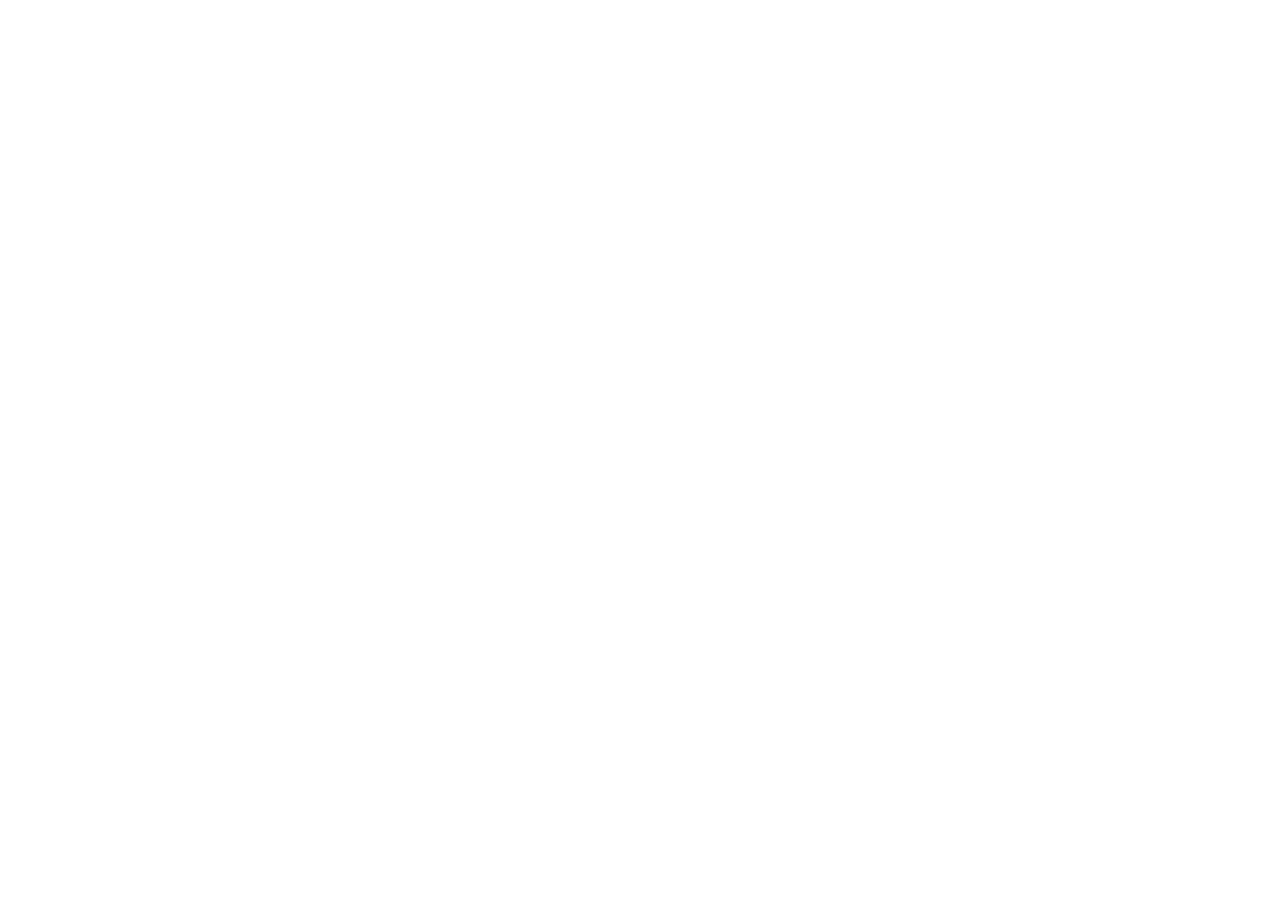
==== index.html @ 625e61d4 "Start: project And: folder strucer" ====
<!DOCTYPE html>
<html lang="en">
<head>
  <meta charset="UTF-8">
  <meta name="viewport" content="width=device-width, initial-scale=1.0">
  <title>login4</title>
  <link rel="preconnect" href="https://fonts.googleapis.com" />
    <link rel="preconnect" href="https://fonts.gstatic.com" crossorigin />
    <link
      href="https://fonts.googleapis.com/css2?family=Poppins:ital,wght@0,100;0,200;0,300;0,400;0,500;0,600;0,700;0,800;0,900;1,100;1,200;1,300;1,400;1,500;1,600;1,700;1,800;1,900&display=swap"
      rel="stylesheet">
</head>
<body>
  
</body>
</html>
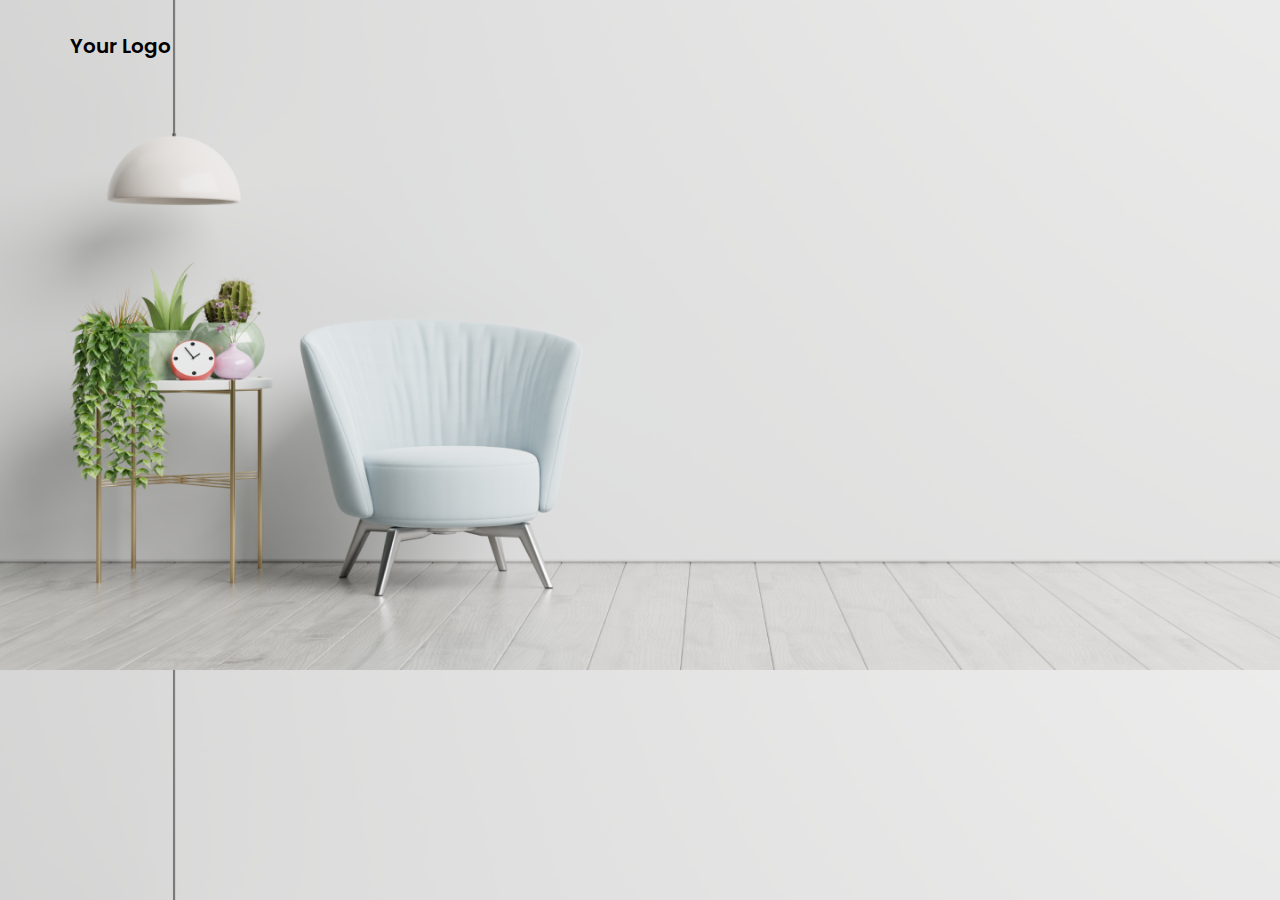
==== commit b0e26166: "Add: header section" ====
--- a/index.html
+++ b/index.html
@@ -4,6 +4,7 @@
   <meta charset="UTF-8">
   <meta name="viewport" content="width=device-width, initial-scale=1.0">
   <title>login4</title>
+  <link rel="stylesheet" href="assets/styles/main.css">
   <link rel="preconnect" href="https://fonts.googleapis.com" />
     <link rel="preconnect" href="https://fonts.gstatic.com" crossorigin />
     <link
@@ -11,6 +12,11 @@
       rel="stylesheet">
 </head>
 <body>
+    <header>
+      <div class="container">
+        <a href="index.html">Your Logo</a>
+      </div>
+    </header>
   
 </body>
 </html>--- a/assets/styles/main.css
+++ b/assets/styles/main.css
@@ -0,0 +1,50 @@
+* {
+  padding: 0;
+  margin: 0;
+  box-sizing: border-box;
+}
+:root {
+  --black: black;
+  --white: white;
+  --palm-leaf: #779341;
+  --blueberry: #4285f4;
+  --alice-blue: #e9f1ff;
+  --philippine-gray: #8d8d8d;
+}
+a {
+  text-decoration: none;
+}
+.container {
+  padding: 0 15px;
+  margin: auto;
+}
+@media (min-width: 768px) {
+  .container {
+    width: 750px;
+  }
+}
+@media (min-width: 992px) {
+  .container {
+    width: 970px;
+  }
+}
+@media (min-width: 1200px) {
+  .container {
+    width: 1170px;
+  }
+}
+body {
+  font-family: "Poppins", serif;
+  height: 60vh;
+  background-image: url(../images/bg.webp);
+  background-size: cover;
+  background-position: center;
+}
+header {
+  padding: 31px 0;
+}
+header a {
+  font-size: 20px;
+  font-weight: 600;
+  color: var(--black);
+}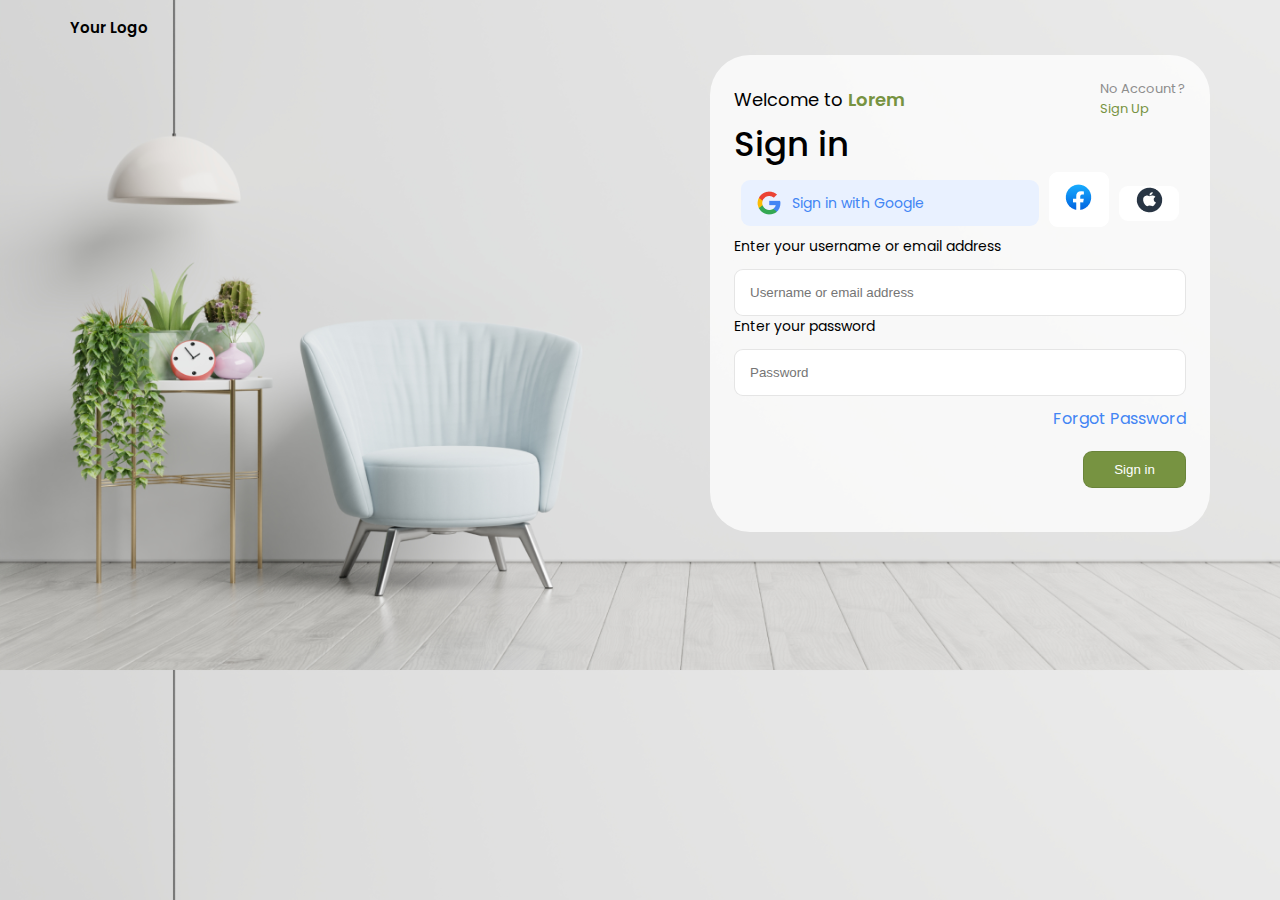
==== commit 11f68d4c: "Add: main section" ====
--- a/index.html
+++ b/index.html
@@ -1,22 +1,61 @@
 <!DOCTYPE html>
 <html lang="en">
-<head>
-  <meta charset="UTF-8">
-  <meta name="viewport" content="width=device-width, initial-scale=1.0">
-  <title>login4</title>
-  <link rel="stylesheet" href="assets/styles/main.css">
-  <link rel="preconnect" href="https://fonts.googleapis.com" />
+  <head>
+    <meta charset="UTF-8" />
+    <meta name="viewport" content="width=device-width, initial-scale=1.0" />
+    <title>login4</title>
+    <link rel="stylesheet" href="assets/styles/main.css" />
+    <link rel="preconnect" href="https://fonts.googleapis.com" />
     <link rel="preconnect" href="https://fonts.gstatic.com" crossorigin />
-    <link
-      href="https://fonts.googleapis.com/css2?family=Poppins:ital,wght@0,100;0,200;0,300;0,400;0,500;0,600;0,700;0,800;0,900;1,100;1,200;1,300;1,400;1,500;1,600;1,700;1,800;1,900&display=swap"
-      rel="stylesheet">
-</head>
-<body>
+    <link href="https://fonts.googleapis.com/css2?family=Poppins:ital,wght@0,100;0,200;0,300;0,400;0,500;0,600;0,700;0,800;0,900;1,100;1,200;1,300;1,400;1,500;1,600;1,700;1,800;1,900&display=swap" rel="stylesheet" />
+  </head>
+  <body>
     <header>
       <div class="container">
         <a href="index.html">Your Logo</a>
       </div>
     </header>
-  
-</body>
-</html>+      <main>
+      <section class="sign-in">
+        <div class="container">
+          <div class="sign-in-container">
+            <div class="heading">
+              <p class="message">Welcome to <span>Lorem</span></p>
+              <p class="account">
+                No Account ? <br />
+                <a href="signup.html">Sign Up</a>
+              </p>
+            </div>
+            <h1>Sign in</h1>
+            <div class="login">
+              <div class="google">
+                <a href="#">
+                  <img src="assets/icons/google (1).png" alt="Google icons" />
+                  Sign in with Google
+                </a>
+              </div>
+              <div class="icon">
+                <a href="#">
+                  <img src="assets/icons/Group 52.png" alt="Facebook icon" />
+                </a>
+              </div>
+              <div class="icon">
+                <a href="#">
+                  <img src="assets/icons/apple.png" alt="Apple icon" />
+                </a>
+              </div>
+            </div>
+            <form>
+              <label for="username">Enter your username or email address</label>
+              <input type="text" name="username" id="username" placeholder="Username or email address" required  />
+              <label for="password">Enter your password</label>
+              <input type="password" name="password" id="password" placeholder="Password" required />
+              <a href="#">Forgot Password</a>
+              <input type="submit" value="Sign in" />
+            </form>
+          </div>
+        </div>
+      </section>
+    </main>
+  </body>
+</html>
--- a/assets/styles/main.css
+++ b/assets/styles/main.css
@@ -41,10 +41,114 @@
   background-position: center;
 }
 header {
-  padding: 31px 0;
+  padding: 15px 0;
 }
 header a {
-  font-size: 20px;
+  font-size: 15px;
   font-weight: 600;
   color: var(--black);
-}+}
+.sign-in .container {
+  margin-bottom: 100px;
+  display: flex;
+  align-items: center;
+  justify-content: end;
+}
+.sign-in .sign-in-container {
+  width: 500px;
+  padding: 24px;
+  background-color: rgb(255 255 255 / 0.75);
+  border-radius: 40px;
+}
+.sign-in .sign-in-container .heading {
+  display: flex;
+  align-items: center;
+  justify-content: space-between;
+}
+.sign-in .heading .message {
+  font-size: 18px;
+  font-weight: 400;
+}
+.sign-in .heading .message span {
+  font-weight: 600;
+  color: var(--palm-leaf);
+}
+.sign-in .heading .account {
+  font-size: 13px;
+  font-weight: 400;
+  color: var(--philippine-gray);
+}
+.sign-in .heading .account a {
+  color: var(--palm-leaf);
+}
+.sign-in h1 {
+  font-size: 34px;
+  font-weight: 500;
+  color: var(--black);
+}
+.sign-in .login {
+  display: flex;
+  align-items: center;
+  justify-content: center;
+  flex-wrap: wrap;
+  gap: 10px;
+  margin-top: 10px;
+}
+.sign-in .login .google {
+  width: 298px;
+  padding: 10px 15px;
+  background-color: var(--alice-blue);
+  border-radius: 9px;
+}
+.sign-in .login .google a {
+  display: flex;
+  align-items: center;
+  color: var(--blueberry);
+  font-size: 14px;
+  font-weight: 400;
+}
+.sign-in .login .google a img {
+  margin-right: 10px;
+}
+.sign-in .login .icon {
+  display: flex;
+  align-items: center;
+  justify-content: center;
+  width: 60px;
+  height: 35px;
+  background-color: var(--white);
+  border-radius: 9px;
+}
+.sign-in form {
+  margin-top: 10px;
+}
+.sign-in form label {
+  display: block;
+  margin-bottom: 12px;
+  font-size: 14px;
+  font-weight: 400;
+}
+.sign-in form input {
+  display: block;
+  width: 100%;
+  padding: 15px;
+  border: none;
+  outline: none;
+  border: 1px solid rgb(0 0 0 / 0.1);
+  border-radius: 9px;
+}
+.sign-in form a {
+  display: block;
+  margin: 10px 0 15px 0;
+  text-align: right;
+  color: var(--blueberry);
+}
+
+.sign-in form input[type="submit"] {
+   width: fit-content; 
+  padding: 10px 30px;
+  margin: 20px 0  20px  auto;
+  color: var(--white);
+  background-color: var(--palm-leaf);
+}
+
